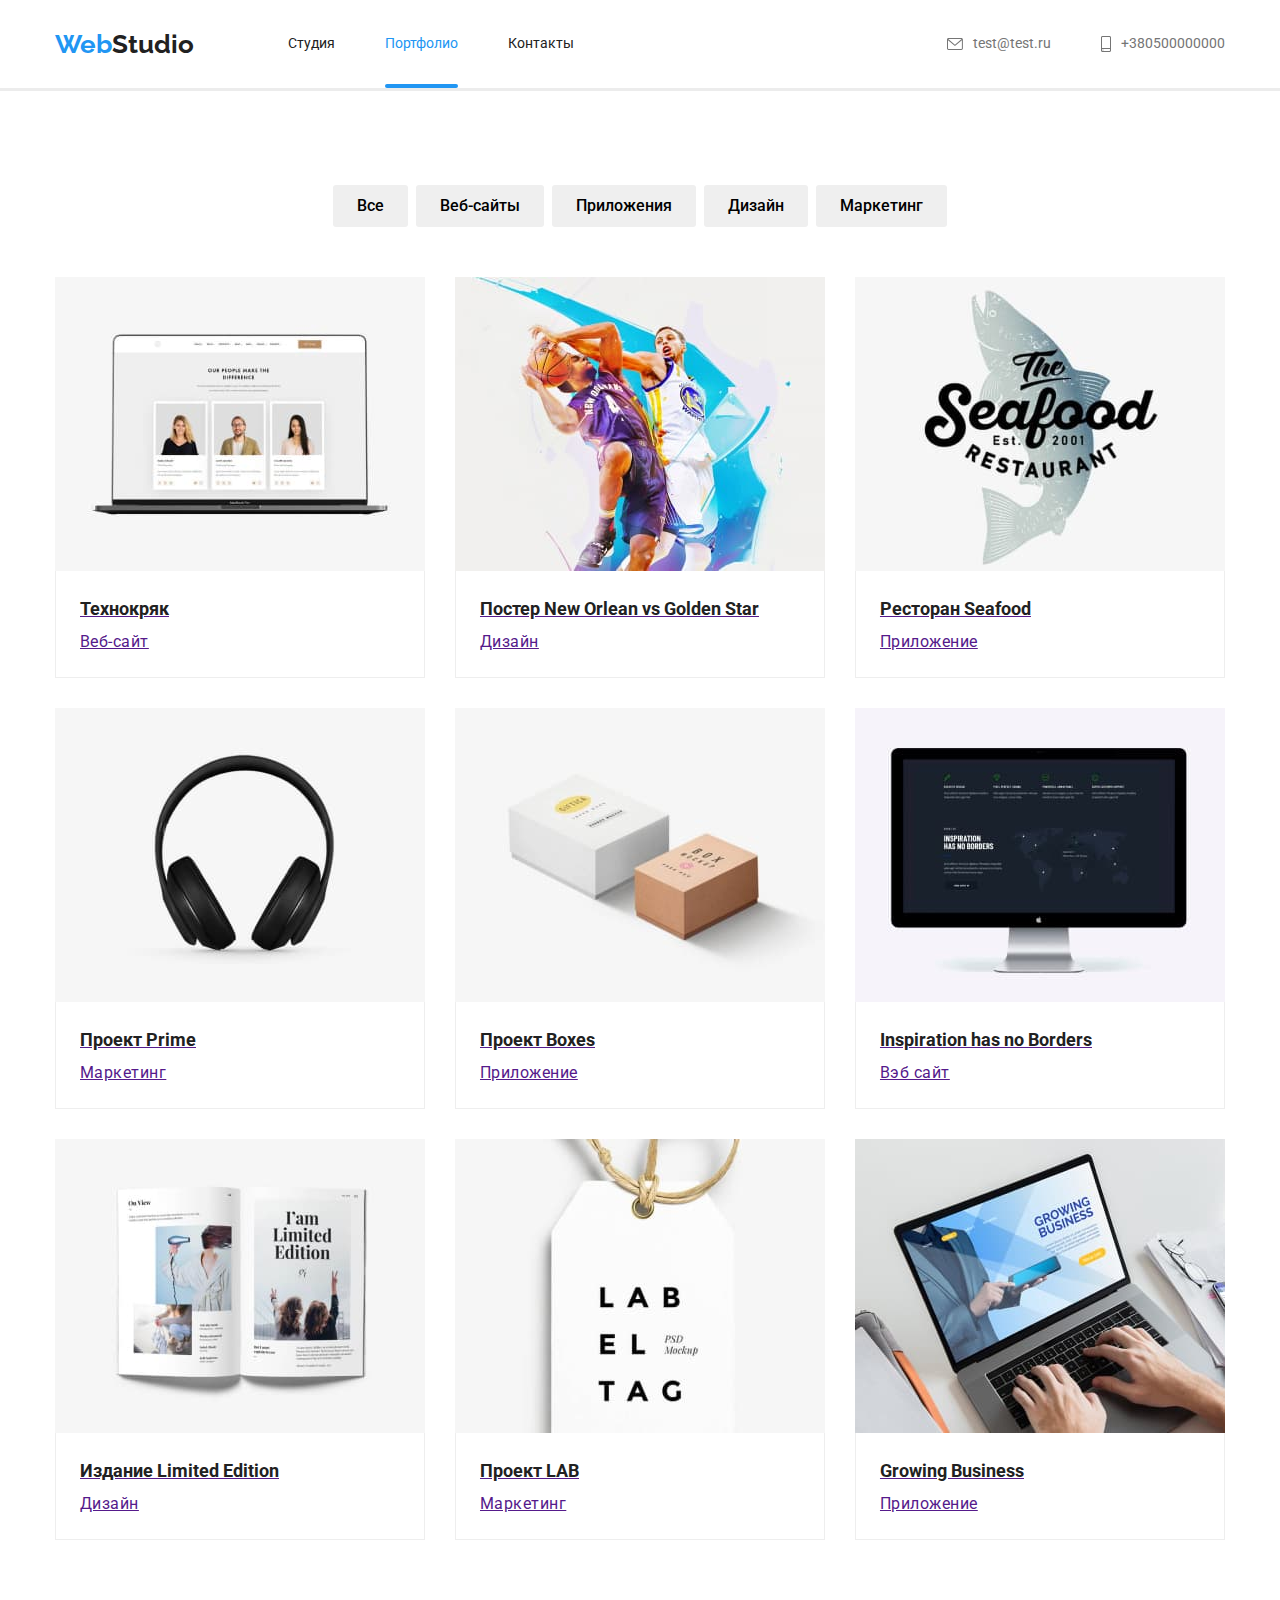
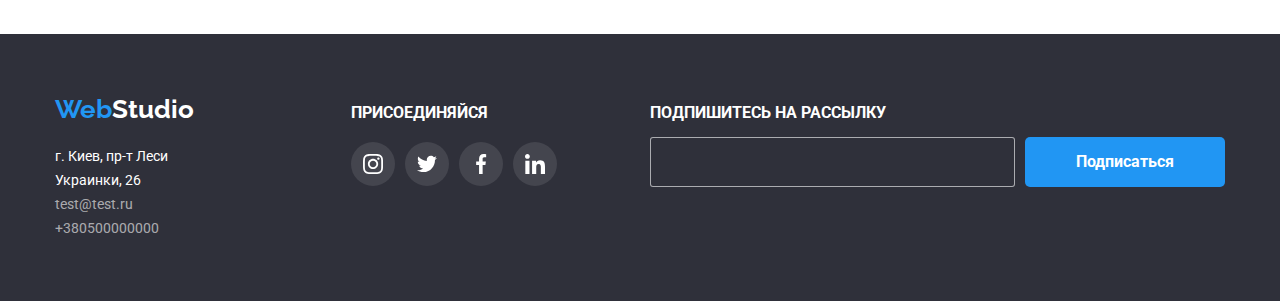
==== portfolio.html @ 53ab41c7 "дз6" ====
<!DOCTYPE html>
<html lang="ru">
<head>
    <meta charset="UTF-8">
    <meta http-equiv="X-UA-Compatible" content="IE=edge">
    <meta name="viewport" content="width=device-width, initial-scale=1.0">
    <title>Document</title>
    <link rel="stylesheet" href="https://cdnjs.cloudflare.com/ajax/libs/modern-normalize/1.0.0/modern-normalize.min.css">
    <link rel="preconnect" href="https://fonts.gstatic.com">
    <link
        href="https://fonts.googleapis.com/css2?family=Raleway:wght@700&family=Roboto:ital,wght@0,500;0,700;0,900;1,400&display=swap"
        rel="stylesheet">    
    <link rel="stylesheet" href="./css/style.css">
</head>
    <body>
        <header class="header head-page">  
            <div class="container">
                <div class="nav-list">
                    <nav class="nav">
                        <a href="./index.html" class="logo"><span class="web">Web</span>Studio</a></li>
                        <ul class="site-nav list">
                            <li class="item"><a href="./index.html" class="nav-link">Студия</a></li>
                            <li class="item"><a href="./portfolio.html" class="nav-link active">Портфолио</a></li>
                            <li class="item"><a href="#" class="nav-link">Контакты</a></li>
                        </ul>
                    </nav>
                    <ul class="contacts list">
                        <li class="item">
                            <a href="mailto:test@test.tu" class="mail"><svg class="mail-icon" width="16px" height="12px">
                                    <use href="./images/icons.svg#icon-envelope"></use>
                                </svg>test@test.ru</a>
                        </li>
                        <li class="item">
                            <a href="tel:+380500000000" class="tel"><svg class="tel-icon" width="10px" height="16px">
                                    <use href="./images/icons.svg#icon-smartphone"></use>
                                </svg>+380500000000</a>
                        </li>
                    </ul>
                </div>
            </div>
        </header>
        <main>
                <section class="section  work">
                    <div class="container">
                        <ul class="list menu">
                            <li class="item"><button type="button" class="butt-filter">Все</button></li>
                            <li class="item"><button type="button" class="butt-filter">Веб-сайты</button></li>
                            <li class="item"><button type="button" class="butt-filter">Приложения</button></li>
                            <li class="item"><button type="button" class="butt-filter">Дизайн</button></li>
                            <li class="item"><button type="button" class="butt-filter">Маркетинг</button></li>
                        </ul>                        
                        <ul class="workList  list">                   
                            <li class="item-portfolio">                         
                                <a href="" class="workLink">
                                    <div class="thumb">
                                        <img src="./images/techno.jpg" alt="imageone" width="370">                                            
                                        <p class="text-over">Технокряк это современная площадка распространения
                                            коронавируса. Компании используют эту платформу для
                                            цифрового шпионажа и атак на защищённые сервера
                                            конкурентов.</p>
                                    </div>
                                    <div class="portfolio">
                                        <h3 class="title">Технокряк</h3>
                                        <p class="text">Веб-сайт</p>
                                    </div>
                                </a>
                            
                            </li>
                            <li class="item-portfolio">
                                <a href="" class="workLink">
                                    <div class="thumb">    
                                        <img src="./images/goldenstar.jpg" alt="imageone" width="370">
                                        <p class="text-over">Такс по теме.Такс по теме.Такс по теме.Такс по теме.Такс по теме.Такс по теме.Такс по теме.</p>
                                    </div>
                                    <div class="portfolio">
                                        <h3 class="title">Постер New Orlean vs Golden Star</h3>
                                        <p class="text">Дизайн</P>
                                    </div>
                                </a>
                            </li>
                            <li class="item-portfolio"> 
                                <a href class="workLink">
                                    <div class="thumb">
                                        <img src="./images/seafood.jpg" alt="imageone" width="370">                              
                                        <p class="text-over">Такс по теме. Такс по теме.Такс по теме.Такс по теме.Такс по теме.Такс по теме.Такс по теме.</p>
                                    </div>
                                    <div class="portfolio">
                                        <h3 class="title">Ресторан Seafood</h3>
                                        <p class="text">Приложение</P>
                                    </div>
                                </a>
                            </li>
                            <li class="item-portfolio">
                                <a href class="workLink">
                                    <div class="thumb">
                                        <img src="./images/prime.jpg" alt="imageone" width="370">                                       
                                        <p class="text-over">Такс по теме.Такс по теме.Такс по теме.Такс по теме.Такс по теме.Такс по теме.Такс по теме.</p>
                                    </div>
                                    <div class="portfolio">
                                        <h3 class="title">Проект Prime</h3>
                                        <p class="text">Маркетинг</P>
                                    </div>
                                </a>
                            </li>
                            <li class="item-portfolio">
                                <a href class="workLink">
                                    <div class="thumb">
                                        <img src="./images/boxes.jpg" alt="imageone" width="370">                                       
                                        <p class="text-over">Такс по теме.Такс по теме.Такс по теме.Такс по теме.Такс по теме.Такс по теме.Такс по теме.</p>
                                    </div>
                                    <div class="portfolio">
                                        <h3 class="title">Проект Boxes</h3>
                                        <p class="text">Приложение</P>
                                    </div>
                                </a>
                            </li>
                            <li class="item-portfolio">
                                <a href class="workLink">
                                    <div class="thumb">
                                        <img src="./images/inspiration.jpg" alt="imageone" width="370">                                        
                                        <p class="text-over">Такс по теме.Такс по теме.Такс по теме.Такс по теме.Такс по теме.Такс по теме.Такс по теме.</p>
                                    </div>
                                    <div class="portfolio">
                                        <h3 class="title">Inspiration has no Borders</h3>
                                        <p class="text">Вэб сайт</P>
                                    </div>
                                </a>
                            </li>
                            <li class="item-portfolio">
                                <a href class="workLink">
                                    <div class="thumb">
                                        <img src="./images/limited.jpg" alt="imageone" width="370">                                        
                                        <p class="text-over">Такс по теме.Такс по теме.Такс по теме.Такс по теме.Такс по теме.Такс по теме.Такс по теме.</p>
                                    </div>
                                    <div class="portfolio">
                                        <h3 class="title">Издание Limited Edition</h3>
                                        <p class="text">Дизайн</P>
                                    </div>
                                </a>
                            </li>
                            <li class="item-portfolio">
                                <a href="" class="workLink">
                                    <div class="thumb">
                                        <img src="./images/lab.jpg" alt="imageone" width="370">
                                        <p class="text-over">Такс по теме.Такс по теме.Такс по теме.Такс по теме.Такс по теме.Такс по теме.Такс по теме.</p>
                                    </div>
                                    <div class="portfolio">
                                        <h3 class="title">Проект LAB</h3>
                                        <p class="text">Маркетинг</P>
                                    </div>
                                </a>
                            </li>
                            <li class="item-portfolio">
                                <a href=""class="workLink">
                                    <div class="thumb">
                                        <img src="./images/business.jpg" alt="imageone" width="370">                       
                                        <p class="text-over">Такс по теме.Такс по теме.Такс по теме.Такс по теме.Такс по теме.Такс по теме.Такс по теме.</p>
                                    </div>
                                    <div class="portfolio">
                                        <h3 class="title">Growing Business</h3>
                                        <p class="text">Приложение</P>
                                    </div>
                                </a>
                            </li>
                        </ul>
                    </div>
                </section>
        </main>
    <footer class="footer">
        <div class="container foot">
            <div class="address">
                <a href="./index.html" class="logoFooter"><span class="web">Web</span>Studio</a>
                <ul class="contactsFoot list">
                    <li>
                        <address class="address">г. Киев, пр-т Леси Украинки, 26</address>
                    </li>
                    <li><a href="mailto:test@test.tu" class="mail">test@test.ru</a></li>
                    <li><a href="tel:+380500000000" class="tel">+380500000000</a></li>
                </ul>
            </div>
            <div class="footer-social">
                <h3 class="text">ПРИСОЕДИНЯЙСЯ</h3>
                <ul class="footer-social-list list">
                    <li class="item">
                        <a href="#" class="footsocial-link">
                            <svg class="social-icon" width="20px" height="20px">
                                <use href="./images/icons.svg#icon-insta"></use>
                            </svg>
                        </a>
                    </li>
                    <li class="item">
                        <a href="#" class="footsocial-link">
                            <svg class="social-icon" width="20px" height="20px">
                                <use href="./images/icons.svg#icon-twitter"></use>
                            </svg>
                        </a>
                    </li>
                    <li class="item">
                        <a href="#" class="footsocial-link">
                            <svg class="social-icon" width="20px" height="20px">
                                <use href="./images/icons.svg#icon-facebook"></use>
                            </svg>
                        </a>
                    </li>
                    <li class="item">
                        <a href="#" class="footsocial-link">
                            <svg class="social-icon" width="20px" height="20px">
                                <use href="./images/icons.svg#icon-In"></use>
                            </svg>
                        </a>
                    </li>
                </ul>
            </div>
            <div class="join">
                <h3>ПОДПИШИТЕСЬ НА РАССЫЛКУ</h3>
                <div class="join-list">
                    <input type="email" name="mail" class="email">
                    <button type="submit" class="join-button">Подписаться</button>
                </div>
            </div>
        </div>
    </footer>
    </body>
</html>
---- css/style.css ----
:root {
  --primary-text-color: #757575;
  --secondary-text-color: #212121;
  --accent-text-color: #2196f3;
  --secondary-background-color: #2f303a;
  --white-text-color: #ffffff;
  --color-icon-clients: #afb1b8;
  --image-color-icon: #f5f4fa;
  --backdrop-color: rgba(0, 0, 0, 0.2);
}

body {
  font-family: roboto, sans-serif;
  background-color: #ffffff;
  color: var(--primary-text-color);
  font-size: 14px;
  line-height: 1.71;
}
.container {
  margin-left: auto;
  margin-right: auto;
  padding: 0 15px 0 15px;
  width: 1200px;
}
img {
  display: block;
  max-width: 100%;
}

.header a {
  display: flex;
  align-items: center;
  color: inherit;
  text-decoration: none;
}
.head-page {
  margin-left: auto;
  margin-right: auto;
  border-bottom: solid #ececec;
}
.header .logo,
.header .nav-link {
  color: var(--secondary-text-color);
  text-decoration: none;

  transition: color 250ms cubic-bezier(0.4, 0, 0.2, 1);
}
.nav {
  display: flex;
}
.nav-link:hover,
.nav-link:focus {
  color: var(--accent-text-color);
}
.site-nav {
  display: flex;
  align-items: center;
  padding-top: 32px;
  padding-bottom: 32px;
}
.nav-list {
  display: flex;
}
.site-nav .nav-link {
  padding-bottom: 32px;
  padding-top: 32px;
  position: relative;
}
.site-nav .item:not(:last-child) {
  margin-right: 50px;
}
.site-nav .active {
  color: var(--accent-text-color);
}
.site-nav .active::after {
  position: absolute;
  content: "";
  width: 100%;
  height: 4px;
  bottom: 0;
  left: 0;
  background-color: var(--accent-text-color);
  border-radius: 2px;
}
.site-nav .contacts {
  font-weight: 500;
  line-height: 1.3;
}
.contacts {
  display: flex;
  align-items: center;
  margin-left: auto;
}
.contacts .item:not(:last-child) {
  margin-right: 50px;
}
.contacts a {
  color: var(--primary-text-color);

  transition: color 250ms cubic-bezier(0.4, 0, 0.2, 1);
}
.contacts a:hover,
.contacts a:focus {
  color: var(--accent-text-color);
}
.mail-icon,
.tel-icon {
  fill: currentColor;
  margin-right: 10px;
}
h1,
h2,
h3,
h4,
h5,
h6,
p,
ul {
  margin: 0px;
}
.logo {
  margin-right: 94px;
  font-family: Raleway;
  font-weight: 700;
  font-size: 26px;
  line-height: 1.19;

  transition: color 250ms cubic-bezier(0.4, 0, 0.2, 1);
}
.logo:hover,
.logo:focus {
  color: var(--accent-text-color);
}
.web {
  color: var(--accent-text-color);
}
.hero {
  max-width: 1600px;
  padding-top: 200px;
  padding-bottom: 200px;
  margin-left: auto;
  margin-right: auto;
  background: var(--secondary-background-color);
  background-image: linear-gradient(
      to right,
      rgba(47, 47, 47, 0.2),
      rgba(47, 47, 47, 0.2)
    ),
    url(../images/bg.jpg);
  color: var(--white-text-color);
  text-align: center;
}
.hero .title {
  margin-top: 0;
  font-weight: 900;
  font-size: 44px;
  line-height: 1.364;
  letter-spacing: normal;
  text-transform: uppercase;
}
.hero-button {
  margin-top: 30px;
  width: 200px;
  height: 50px;
  letter-spacing: inherit;
  font-family: inherit;
  font-weight: 700;
  font-size: 16px;
  line-height: 1.87;
  background: var(--accent-text-color);
  color: var(--white-text-color);
  border-radius: 5px;
  border: transparent;

  transition: color 250ms cubic-bezier(0.4, 0, 0.2, 1),
    background-color 250ms cubic-bezier(0.4, 0, 0.2, 1),
    cursor 250ms cubic-bezier(0.4, 0, 0.2, 1);
}
.hero-button:hover,
.hero-button:focus {
  background: var(--secondary-background-color);
  color: var(--white-text-color);
  cursor: pointer;
}
.backdrop {
  position: fixed;
  top: 0;
  left: 0;
  width: 100%;
  height: 100%;
  background-color: var(--backdrop-color);

  opacity: 1;
  transition: opacity 250ms cubic-bezier(0.4, 0, 0.2, 1),
    visibility 250ms cubic-bezier(0.4, 0, 0.2, 1);
}
.backdrop.is-hidden {
  opacity: 0;
  visibility: hidden;
  pointer-events: none;
}
.modal {
  position: absolute;
  top: 50%;
  left: 50%;
  transform: translate(-50%, -50%);
  width: 528px;
  background-color: #fff;
  padding: 10px;
}
.modal .title {
  text-align: center;
  margin-top: 40px;
  margin-bottom: 10px;
  margin-left: auto;
  margin-right: auto;
  color: var(--secondary-text-color);
}
.form {
  padding-left: 30px;
  padding-right: 30px;
  padding-bottom: 30px;
}
.form-field input {
  position: relative;
  width: 100%;
  margin-bottom: 5px;
  padding: 6px 10px;
  border: 1px solid var(--color-icon-clients);
  border-radius: 3px;
}

.form-field .form-icon {
  position: absolute;
}
.form-field textarea {
  resize: none;
  width: 100%;
  height: 140px;
  margin: 0;
  padding: 6px 10px;
  border: 1px solid var(--color-icon-clients);
  border-radius: 3px;
}
.form-button {
  display: block;
  margin-top: 30px;
  margin-left: auto;
  margin-right: auto;
  width: 200px;
  height: 50px;
  letter-spacing: inherit;
  font-family: inherit;
  font-weight: 700;
  font-size: 16px;
  line-height: 1.87;
  background: var(--accent-text-color);
  color: var(--white-text-color);
  border-radius: 5px;
  border: transparent;
}
.conditions {
  margin-left: 10px;
  color: var(--accent-text-color);
}
.btnClose {
  position: absolute;
  top: 8px;
  right: 8px;
  display: flex;
  justify-content: center;
  align-items: center;
  width: 30px;
  height: 30px;
  border-radius: 50%;
  border: 1px solid var(--color-icon-clients);
  background-color: var(--white-text-color);
}
.iconClose {
  position: absolute;
  color: var(--accent-text-color);
}
.menu {
  display: flex;
  justify-content: center;
  margin-bottom: 50px;
}
.menu .item:not(:last-child) {
  margin-right: 8px;
  transition: box-shadow 250ms cubic-bezier(0.4, 0, 0.2, 1),
    color 250ms cubic-bezier(0.4, 0, 0.2, 1),
    background-color 250ms cubic-bezier(0.4, 0, 0.2, 1);
}
.menu .item:hover,
.menu .item:focus {
  box-shadow: 0px 9px 17px 1px rgba(0, 0, 0, 0.54);
}
.butt-filter {
  padding: 6px 22px;
  border-color: transparent;
  border-radius: 3px;
  letter-spacing: inherit;
  font-family: inherit;
  font-weight: 500;
  font-size: 16px;
  line-height: 1.62;
  cursor: pointer;

  transition: color 250ms cubic-bezier(0.4, 0, 0.2, 1),
    background-color 250ms cubic-bezier(0.4, 0, 0.2, 1),
    box-shadow 250ms cubic-bezier(0.4, 0, 0.2, 1);
}
.butt-filter:hover,
.butt-filter:focus {
  background-color: var(--accent-text-color);
  color: #ffffff;
  box-shadow: 0px 9px 17px 1px rgba(0, 0, 0, 0.54);
}
.work {
  padding-top: 94px;
  padding-bottom: 94px;
}
.workList {
  display: flex;
  flex-wrap: wrap;
  margin-top: -30px;
  margin-left: -30px;
}
.workList .workLink {
  display: block;

  transition: box-shadow 250ms cubic-bezier(0.4, 0, 0.2, 1);
}
.thumb {
  position: relative;
  overflow: hidden;
}
.text-over {
  position: absolute;
  top: 0;
  bottom: 0;
  padding: 63px 24px;
  font-size: 18px;
  line-height: 1.56;
  color: var(--white-text-color);
  background-color: var(--accent-text-color);
  transform: translateY(100%);
  transition: 250ms cubic-bezier(0.4, 0, 0.2, 1);
}
.workList .item-portfolio {
  flex-basis: calc(100% / 3 - 30px);
  margin-left: 30px;
  margin-top: 30px;
  transition: box-shadow 250ms cubic-bezier(0.4, 0, 0.2, 1);
}
.workList .workLink:hover .text-over,
.workList .workLink:focus .text-over {
  box-shadow: 0px 9px 17px 1px rgba(0, 0, 0, 0.54);
  transform: translateY(0);
}
.workList .workLink:hover .portfolio,
.workList .workLink:focus .portfolio {
  box-shadow: 0px 9px 17px 1px rgba(0, 0, 0, 0.54);
}
.workList .title {
  color: var(--secondary-text-color);
  font-weight: 700;
  font-size: 18px;
  line-height: 2;
}
.workList .text {
  font-size: 16px;
  line-height: 1.87;
  letter-spacing: 0.03em;
}
.portfolio {
  padding-top: 20px;
  padding-left: 24px;
  padding-bottom: 20px;
  padding-right: 24px;
  border-right: 1px solid #eeeeee;
  border-bottom: 1px solid #eeeeee;
  border-left: 1px solid #eeeeee;
}
.list {
  padding: 0px;
  list-style: none;
}
.feature {
  padding-top: 94px;
  padding-bottom: 94px;
}
.feature-link {
  width: 270px;
  height: 120px;
  display: flex;
  align-items: center;
  justify-content: center;
  background-color: var(--image-color-icon);
  border-radius: 3%;
  margin-bottom: 30px;
}

.feature-list {
  display: flex;
  align-items: center;
  justify-content: space-between;
}
.feature-list .title {
  margin-bottom: 10px;
  color: var(--secondary-text-color);
  font-weight: 700;
  font-size: 14px;
  line-height: 1.15;
  /* outline: 2px solid red; */
}
.feature-list .text {
  font-size: 14px;
  line-height: 1.7;
  /* outline: 2px solid red; */
}
.feature-list .item {
  width: 270px;
  height: 101px;
}
.sect-direction {
  padding-bottom: 94px;
}
.section .section-title {
  text-align: center;
  margin-bottom: 50px;
  color: var(--secondary-text-color);
  font-weight: 700;
  font-size: 36px;
  line-height: 1.17;
}
.sect-direction {
  padding-top: 94px;
}
.directions {
  display: flex;
  justify-content: space-between;
  padding-bottom: 0px;
}
.directions .item {
  position: relative;
}
.directions .text {
  position: absolute;
  display: flex;
  justify-content: center;
  align-items: center;
  left: 0px;
  bottom: 0px;
  height: 70px;
  width: 100%;
  background-color: rgba(47, 48, 57, 0.8);
  color: #ffffff;
}
.comand {
  padding-top: 94px;
  padding-bottom: 94px;
  margin-bottom: 0;
  margin-right: auto;
  align-items: center;
  background: #f5f4fa;
}
.comand-list {
  display: flex;
  justify-content: space-between;
  background: #f5f4fa;
}
.comand-list .item {
  background: #ffffff;
  box-shadow: 0px 9px 17px 1px rgba(0, 0, 0, 0.54);
}
.comand-list .title {
  text-align: center;
  color: var(--secondary-text-color);
  font-weight: 500;
  font-size: 16px;
  line-height: 1.19;
}
.comand-list .text {
  font-size: 16px;
  line-height: 1.19;
  text-align: center;
  margin-bottom: 16px;
}
.comanda {
  padding-top: 30px;
  padding-bottom: 30px;
}
.comanda .title {
  padding-bottom: 10px;
}
.social-list {
  display: flex;
  justify-content: space-evenly;
}
.social-link {
  display: flex;
  align-items: center;
  justify-content: center;
  width: 44px;
  height: 44px;
  color: var(--color-icon-clients);
  border-radius: 50%;

  transition: color 250ms cubic-bezier(0.4, 0, 0.2, 1),
    background-color 250ms cubic-bezier(0.4, 0, 0.2, 1);
}
.social-link:hover,
.social-link:focus {
  color: white;
  background-color: var(--accent-text-color);
}
.social-icon {
  fill: currentColor;
}
.clients {
  padding-top: 94px;
  padding-bottom: 94px;
}
.clientsList {
  display: flex;
  justify-content: space-between;
}
.clients .section-title {
  margin-bottom: 50px;
}
.client-link {
  display: flex;
  justify-content: center;
  align-items: center;
  width: 170px;
  height: 92px;
  color: var(--color-icon-clients);
  background-color: var(--white-text-color);
  border: 1px solid #afb1b8;
  border-radius: 3%;

  transition: border-color 250ms cubic-bezier(0.4, 0, 0.2, 1),
    color 250ms cubic-bezier(0.4, 0, 0.2, 1);
}
.client-link:hover,
.client-link:focus {
  border-color: var(--accent-text-color);
  color: var(--accent-text-color);
}
.clients-icon {
  fill: currentColor;
}
.footer {
  padding-top: 60px;
  padding-bottom: 60px;
  background: var(--secondary-background-color);
  color: var(--white-text-color);
}
.footer a {
  text-decoration: none;
  color: var(--white-text-color);
}
.logoFooter {
  margin-top: 60px;
  margin-bottom: 20px;
  font-family: Raleway;
  font-weight: 700;
  font-size: 26px;
  line-height: 1.19;
}
.address {
  font-style: normal;
  font-size: 14px;
  line-height: 1.7;
  color: var(--white-text-color);
  margin-right: 70px;
}
.contactsFoot {
  margin-top: 20px;
}
.contactsFoot .mail,
.contactsFoot .tel {
  color: rgba(255, 255, 255, 0.6);
}

.contactsFoot a {
  transition: color 250ms cubic-bezier(0.4, 0, 0.2, 1);
}
.contactsFoot a:hover,
.contactsFoot a:focus {
  color: var(--accent-text-color);
}
.foot {
  display: flex;
  align-items: baseline;
}
.footsocial-link {
  display: flex;
  padding-right: 10px;
  width: 44px;
  height: 44px;
  padding: 12px;
  color: var(--color-icon-clients);
  background: rgba(255, 255, 255, 0.1);
  border-radius: 50%;

  transition: color 250ms cubic-bezier(0.4, 0, 0.2, 1),
    background-color 250ms cubic-bezier(0.4, 0, 0.2, 1),
    border-radius 250ms cubic-bezier(0.4, 0, 0.2, 1);
}
.footsocial-link:hover,
.footsocial-link:focus {
  color: white;
  background-color: var(--accent-text-color);
  border-radius: 50%;
}
.footer-social .text {
  font-weight: 700;
  line-height: 1.15;
  margin-bottom: 20px;
  color: var(--white-text-color);
  text-transform: uppercase;
}
.footer-social-list {
  display: flex;
  justify-content: flex-start;
}
.footer-social-list .item:not(:last-child) {
  margin-right: 10px;
}
.join {
  margin-left: 93px;
}
.join-list {
  display: flex;
  justify-content: flex-start;
}
.join-button {
  display: block;
  margin-top: 10px;
  margin-left: 10px;
  width: 200px;
  height: 50px;
  letter-spacing: inherit;
  font-family: inherit;
  font-weight: 700;
  font-size: 16px;
  line-height: 1.87;
  background: var(--accent-text-color);
  color: var(--white-text-color);
  border-radius: 5px;
  border: transparent;
}
.email {
  width: 365px;
  height: 50px;
  margin-top: 10px;
  padding-left: 10px;
  border: 1px solid rgba(255, 255, 255, 0.6);
  border-radius: 3px;
  background-color: var(--secondary-background-color);
}
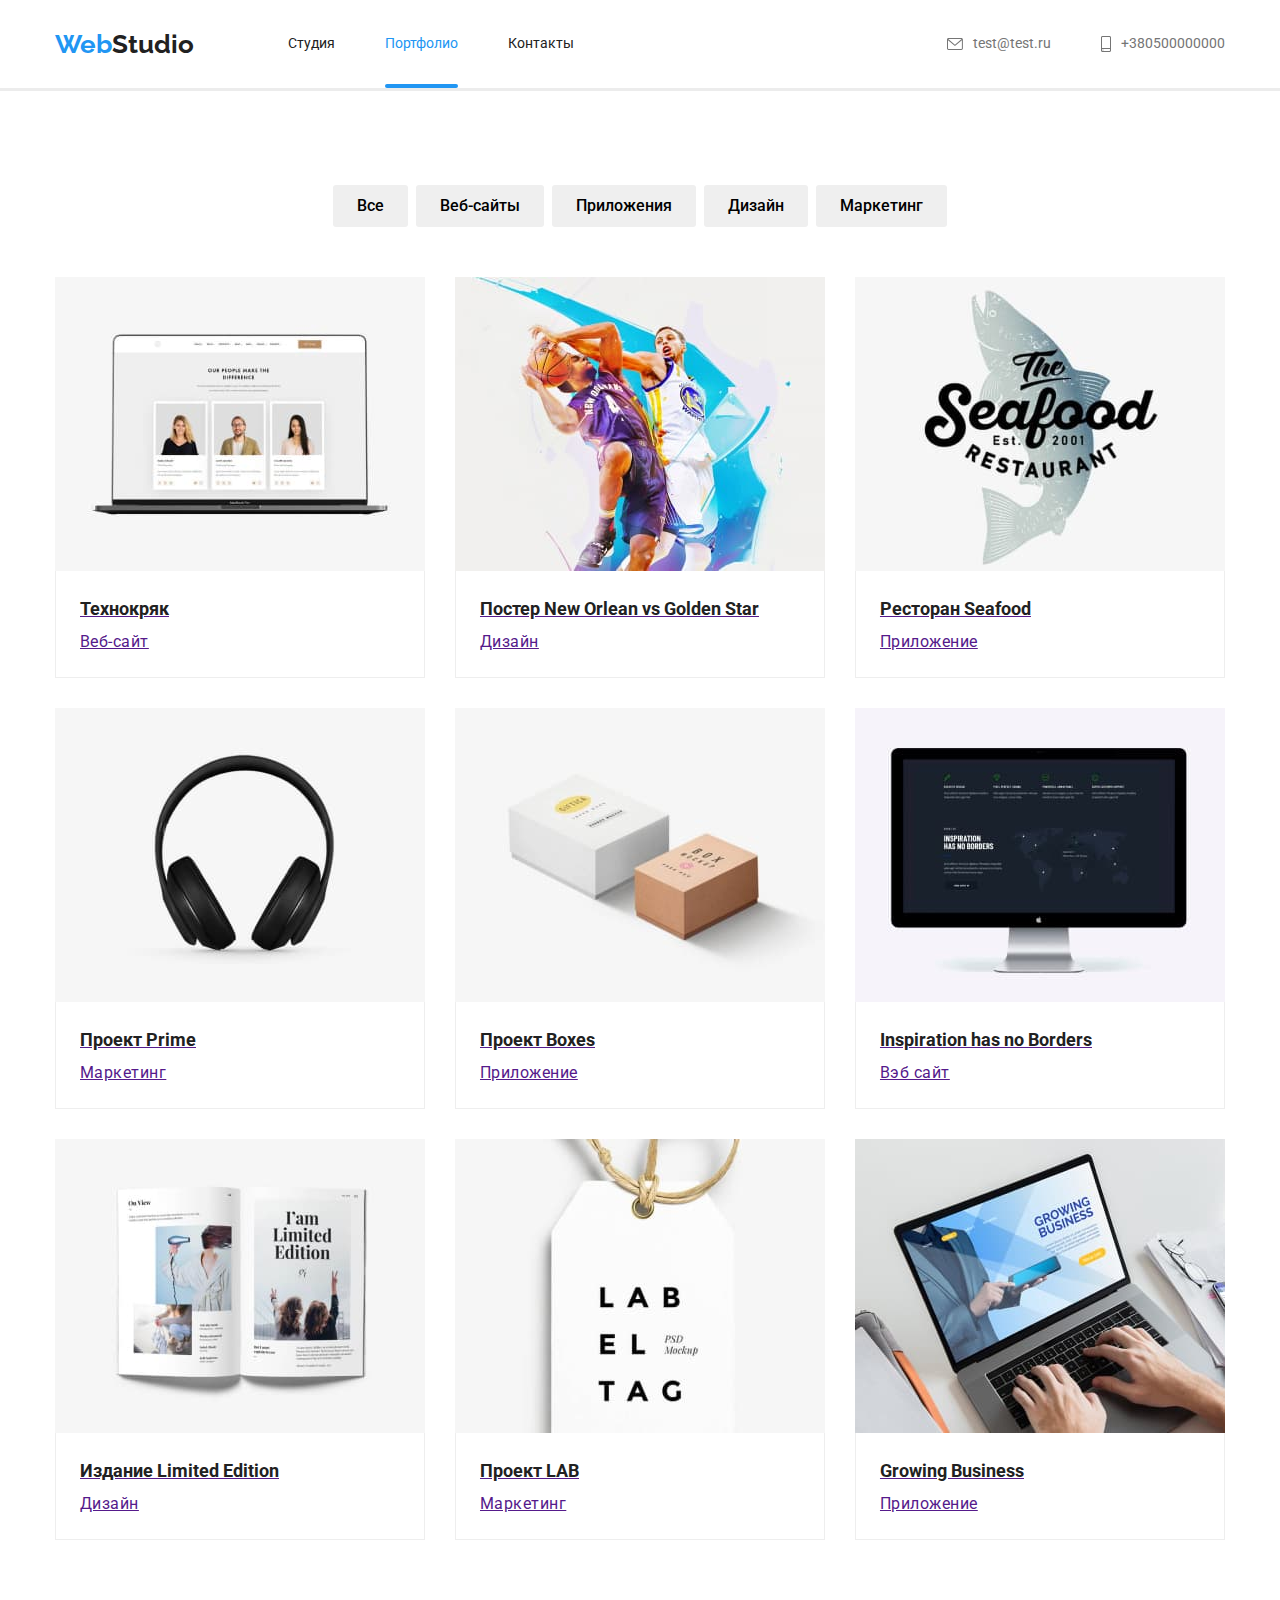
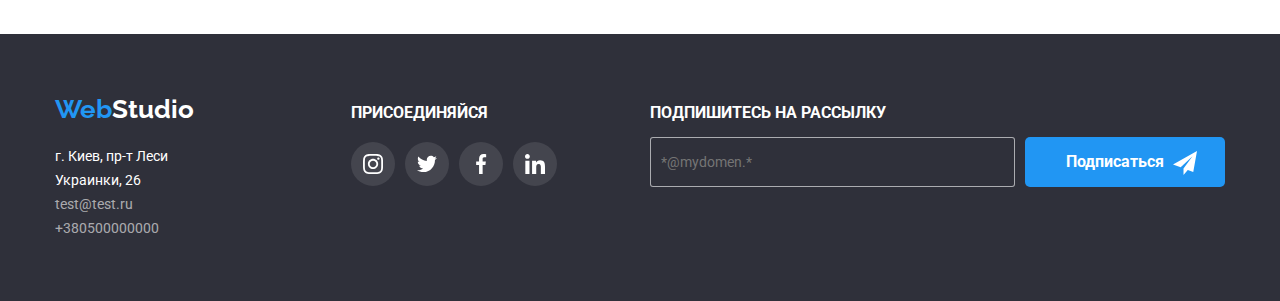
==== commit 4bce2db9: "дз6/4" ====
--- a/portfolio.html
+++ b/portfolio.html
@@ -214,8 +214,12 @@
             <div class="join">
                 <h3>ПОДПИШИТЕСЬ НА РАССЫЛКУ</h3>
                 <div class="join-list">
-                    <input type="email" name="mail" class="email">
-                    <button type="submit" class="join-button">Подписаться</button>
+                    <input type="email" name="mail" class="email" placeholder="*@mydomen.*">
+                    <button type="submit" class="join-button"><span class="sign">Подписаться</span>
+                        <svg class="telegram" width="24px" height="24px">
+                            <use href="./images/icons.svg#icon-telegram"></use>
+                        </svg>
+                    </button>
                 </div>
             </div>
         </div>
--- a/css/style.css
+++ b/css/style.css
@@ -206,32 +206,39 @@
   transform: translate(-50%, -50%);
   width: 528px;
   background-color: #fff;
-  padding: 10px;
+  padding: 40px;
 }
 .modal .title {
   text-align: center;
-  margin-top: 40px;
   margin-bottom: 10px;
   margin-left: auto;
   margin-right: auto;
   color: var(--secondary-text-color);
 }
-.form {
-  padding-left: 30px;
-  padding-right: 30px;
-  padding-bottom: 30px;
-}
+
 .form-field input {
-  position: relative;
   width: 100%;
   margin-bottom: 5px;
-  padding: 6px 10px;
+  padding: 10px 10px 10px 40px;
   border: 1px solid var(--color-icon-clients);
   border-radius: 3px;
-}
-
-.form-field .form-icon {
+  outline: none;
+}
+.form-input:focus,
+.form-icon:focus {
+  border: 2px solid var(--accent-text-color);
+  fill: var(--accent-text-color);
+}
+.form-field {
+  display: block;
+  position: relative;
+}
+.form-icon {
   position: absolute;
+  left: 0px;
+  margin-left: 12px;
+  margin-top: 10px;
+  margin-bottom: 10px;
 }
 .form-field textarea {
   resize: none;
@@ -276,10 +283,20 @@
   border: 1px solid var(--color-icon-clients);
   background-color: var(--white-text-color);
 }
+
 .iconClose {
   position: absolute;
   color: var(--accent-text-color);
-}
+
+  transition: color 250ms cubic-bezier(0.4, 0, 0.2, 1),
+    cursor 250ms cubic-bezier(0.4, 0, 0.2, 1);
+}
+
+/* .btnClose:hover,
+.btnClose:focus {
+  color: var(--accent-text-color);
+  background-color: red;
+} */
 .menu {
   display: flex;
   justify-content: center;
@@ -412,7 +429,6 @@
   font-weight: 700;
   font-size: 14px;
   line-height: 1.15;
-  /* outline: 2px solid red; */
 }
 .feature-list .text {
   font-size: 14px;
@@ -633,6 +649,7 @@
   margin-left: 93px;
 }
 .join-list {
+  position: relative;
   display: flex;
   justify-content: flex-start;
 }
@@ -661,3 +678,42 @@
   border-radius: 3px;
   background-color: var(--secondary-background-color);
 }
+.sign {
+  margin-right: 20px;
+}
+.telegram {
+  position: absolute;
+  top: 40%;
+  right: 0;
+  margin-right: 28px;
+}
+.checkbox {
+  appearance: none;
+}
+.form-check {
+  display: flex;
+  align-items: center;
+  margin-left: 12px;
+  margin-top: 18px;
+}
+.icon {
+  display: inline-block;
+  width: 15px;
+  height: 15px;
+  border: 2px solid black;
+  border-radius: 3px;
+  cursor: pointer;
+}
+.icon:focus-within {
+  border: 2px solid var(--accent-text-color);
+}
+.checkbox:checked + .icon {
+  border-color: var(--accent-text-color);
+  background-color: var(--accent-text-color);
+  background-image: url("../images/check.svg");
+  background-size: contain;
+  background-origin: border-box;
+}
+.agreement {
+  margin-left: 8px;
+}
